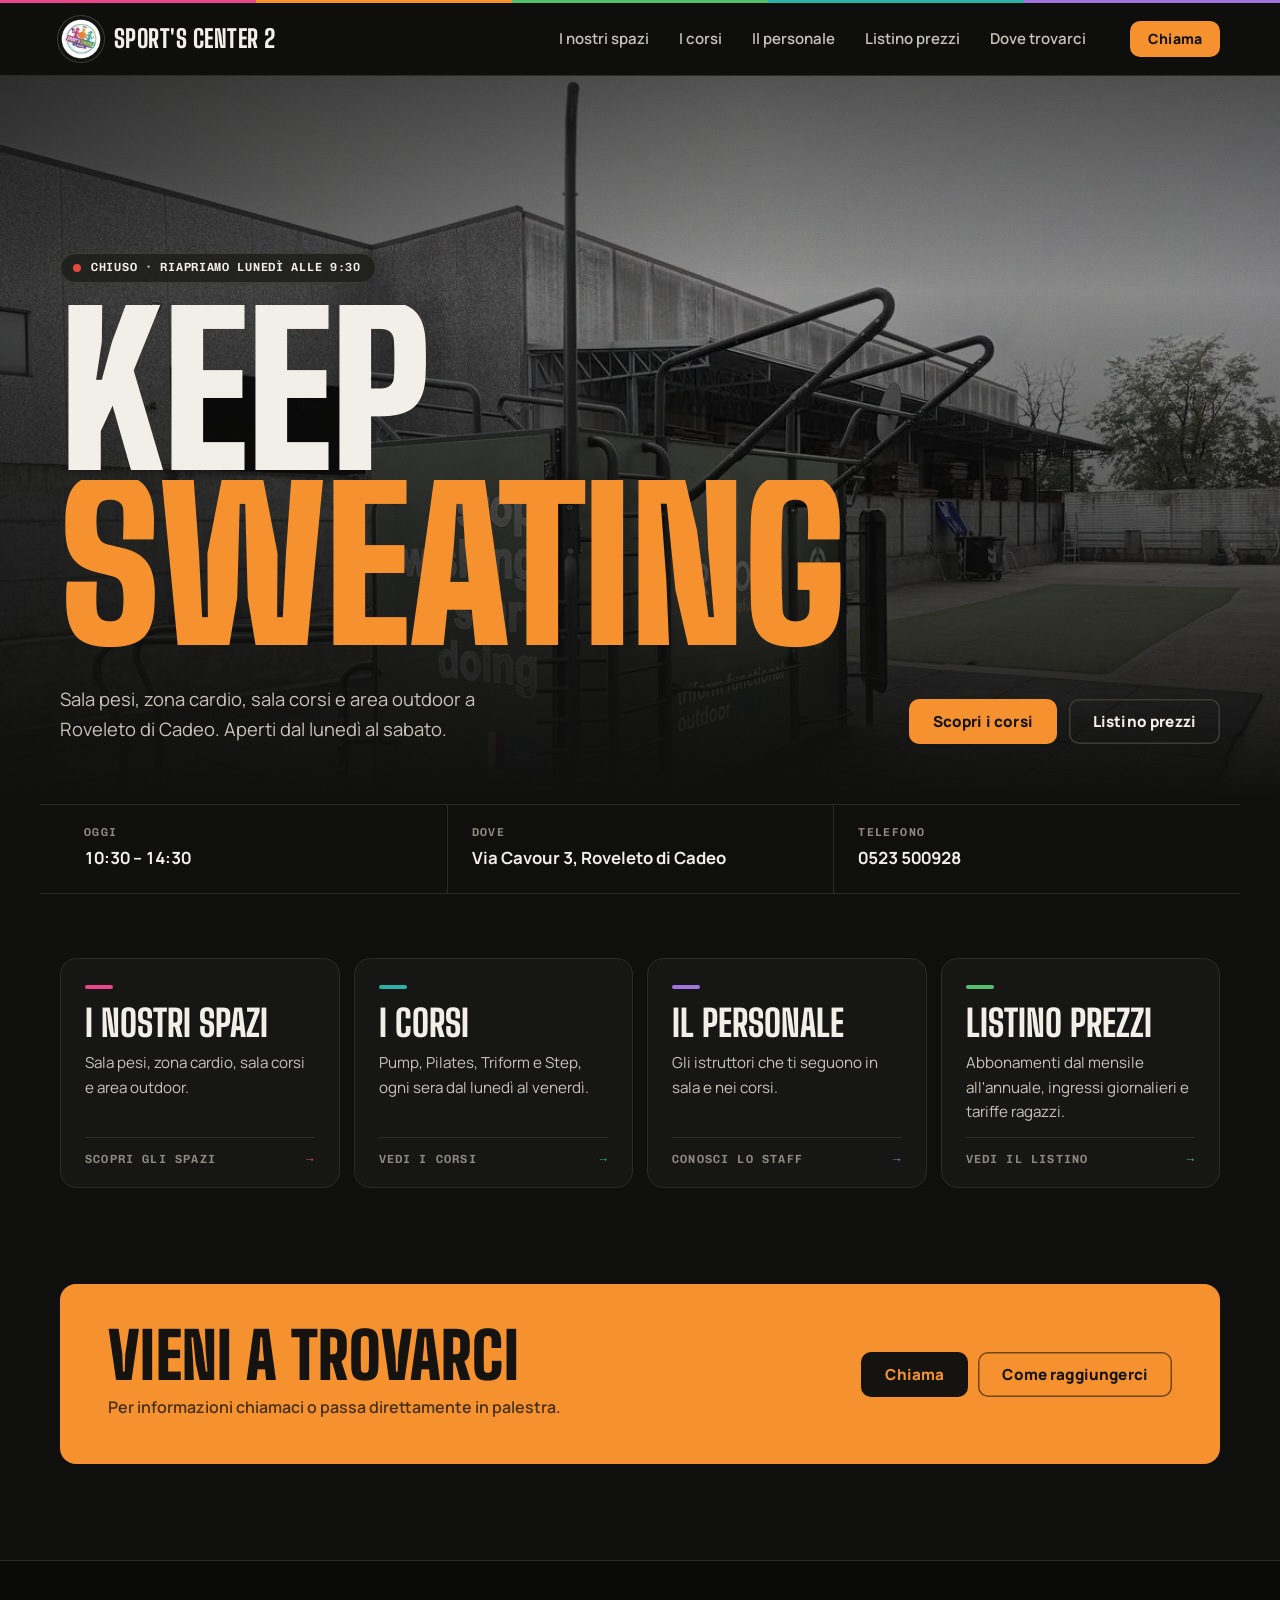
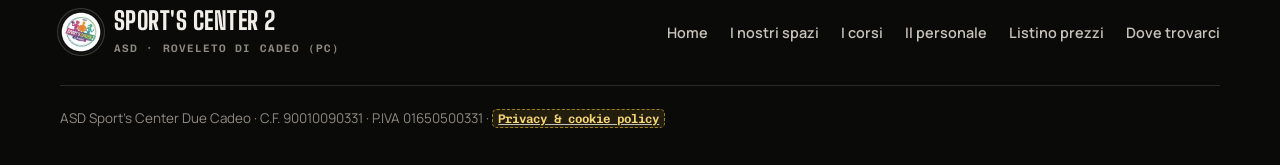
==== docs/index.html @ 61f18baf "Stato di apertura in prima persona: chiudiamo, apriamo, riapriamo Co-Authored-By: Claude Opus 5.5 <n" ====
<!doctype html>
<html lang="it">
<head>
<meta charset="utf-8">
<meta name="robots" content="noindex, nofollow">
<meta name="viewport" content="width=device-width, initial-scale=1, viewport-fit=cover">
<meta name="theme-color" content="#0F0F0E">
<meta name="color-scheme" content="dark">
<title>Sport's Center 2 · Palestra a Roveleto di Cadeo (PC)</title>
<meta name="description" content="ASD Sport's Center 2: sala pesi, zona cardio, sala corsi e area outdoor a Roveleto di Cadeo (Piacenza).">
<link rel="icon" href="img/favicon-32.png" sizes="32x32" type="image/png">
<link rel="icon" href="img/favicon-192.png" sizes="192x192" type="image/png">
<link rel="apple-touch-icon" href="img/apple-touch-icon.png">
<link rel="preload" as="image" href="img/outdoor-1179.webp" fetchpriority="high" imagesrcset="img/outdoor-720.webp 720w, img/outdoor-1179.webp 1179w" imagesizes="100vw">
<link rel="preconnect" href="https://fonts.googleapis.com">
<link rel="preconnect" href="https://fonts.gstatic.com" crossorigin>
<link href="https://fonts.googleapis.com/css2?family=Big+Shoulders+Display:wght@700;800;900&family=Chivo+Mono:wght@500;600;700&family=Manrope:wght@400;500;600;700;800&display=swap" rel="stylesheet">
<link rel="stylesheet" href="assets/styles.css?v=ca6272b6">
</head>
<body>
<header>
  <div class="stripe"><span></span><span></span><span></span><span></span><span></span></div>
  <nav class="wrap nav" aria-label="Menu principale">
    <a class="brand" href="index.html">
      <img src="img/logo-128.webp" alt="Logo ASD Sport's Center 2" width="42" height="42">
      <b>Sport's Center 2</b>
    </a>
    <ul class="links">
      <li><a class="nav-link" href="spazi.html" style="--c:var(--magenta)">I nostri spazi</a></li>
      <li><a class="nav-link" href="corsi.html" style="--c:var(--teal)">I corsi</a></li>
      <li><a class="nav-link" href="personale.html" style="--c:var(--purple)">Il personale</a></li>
      <li><a class="nav-link" href="prezzi.html" style="--c:var(--green)">Listino prezzi</a></li>
      <li><a class="nav-link" href="dove-trovarci.html" style="--c:var(--orange)">Dove trovarci</a></li>
      <li class="menu-extra"><a class="btn" data-tel href="#">Chiama lo 0523 500928</a><p>Via Cavour 3 · Roveleto di Cadeo (PC)</p></li>
    </ul>
    <a class="btn nav-call" data-tel href="#">Chiama</a>
    <button class="menu-btn" aria-label="Apri il menu" aria-expanded="false"><span></span><span></span><span></span></button>
  </nav>
</header>
<main style="--sec:var(--orange)">
<section class="hero">
  <div class="hero-media"><img src="img/outdoor-1179.webp" srcset="img/outdoor-720.webp 720w, img/outdoor-1179.webp 1179w" sizes="100vw" width="1179" height="700" fetchpriority="high" alt="L'area outdoor dello Sport's Center 2 con la stazione Triform"></div>
  <div class="wrap hero-inner">
    <a class="status" data-status href="dove-trovarci.html#orari"><span class="dot"></span><span class="txt">Orari di apertura</span></a>
    <h1 class="hero-title"><span class="line"><span>Keep</span></span><span class="line"><span>sweating</span></span></h1>
    <div class="hero-foot">
      <p class="lead">Sala pesi, zona cardio, sala corsi e area outdoor a Roveleto di Cadeo. Aperti dal lunedì al sabato.</p>
      <div class="cta">
        <a class="btn" href="corsi.html">Scopri i corsi</a>
        <a class="btn ghost" href="prezzi.html">Listino prezzi</a>
      </div>
    </div>
  </div>
</section>

<div class="wrap facts">
  <a class="fact" href="dove-trovarci.html#orari"><small>Oggi</small><span data-today>Orari di apertura</span></a>
  <a class="fact" href="dove-trovarci.html"><small>Dove</small><span>Via Cavour 3, Roveleto di Cadeo</span></a>
  <a class="fact" data-tel href="#"><small>Telefono</small><span>0523 500928</span></a>
</div>

<div class="wrap tiles">
  <a class="tile" href="spazi.html" style="--c:var(--magenta)">
    <h2>I nostri spazi</h2>
    <p>Sala pesi, zona cardio, sala corsi e area outdoor.</p>
    <span class="go">Scopri gli spazi <i>→</i></span>
  </a>
  <a class="tile" href="corsi.html" style="--c:var(--teal)">
    <h2>I corsi</h2>
    <p>Pump, Pilates, Triform e Step, ogni sera dal lunedì al venerdì.</p>
    <span class="go">Vedi i corsi <i>→</i></span>
  </a>
  <a class="tile" href="personale.html" style="--c:var(--purple)">
    <h2>Il personale</h2>
    <p>Gli istruttori che ti seguono in sala e nei corsi.</p>
    <span class="go">Conosci lo staff <i>→</i></span>
  </a>
  <a class="tile" href="prezzi.html" style="--c:var(--green)">
    <h2>Listino prezzi</h2>
    <p>Abbonamenti dal mensile all'annuale, ingressi giornalieri e tariffe ragazzi.</p>
    <span class="go">Vedi il listino <i>→</i></span>
  </a>
</div>

<div class="wrap"><div class="band">
    <div><h2 class="display">Vieni a trovarci</h2><p>Per informazioni chiamaci o passa direttamente in palestra.</p></div>
    <div class="btns"><a class="btn" data-tel href="#">Chiama</a><a class="btn ghost" href="dove-trovarci.html">Come raggiungerci</a></div>
    <div class="stripe"><span></span><span></span><span></span><span></span><span></span></div></div></div>
</main>
<footer>
  <div class="wrap">
    <div class="foot">
      <a class="brand" href="index.html"><img src="img/logo-128.webp" alt="" width="42" height="42" loading="lazy"><div><b>Sport's Center 2</b><small>ASD · Roveleto di Cadeo (PC)</small></div></a>
      <nav aria-label="Menu secondario"><a href="index.html">Home</a> <a href="spazi.html">I nostri spazi</a> <a href="corsi.html">I corsi</a> <a href="personale.html">Il personale</a> <a href="prezzi.html">Listino prezzi</a> <a href="dove-trovarci.html">Dove trovarci</a></nav>
    </div>
    <p class="legal">ASD Sport's Center Due Cadeo · C.F. 90010090331 · P.IVA 01650500331 · <a href="#"><span class="ph">Privacy &amp; cookie policy</span></a></p>
  </div>
</footer>
<script src="assets/script.js?v=b0fab7f5"></script>
</body>
</html>
---- docs/assets/styles.css ----
/* =========================================================
   SPORT'S CENTER 2 · tema scuro
   Palette: nero gomma del pavimento, acciaio, magnesite per il testo.
   I colori di sezione vengono dal logo (magenta, arancio, verde,
   petrolio, viola), ritoccati per il fondo scuro. L'arancio del logo
   è anche il colore delle azioni (bottoni, "oggi", evidenziazioni).
   Font: Big Shoulders Display (titoli), Manrope (testo), Chivo Mono (orari, prezzi, etichette).
   ========================================================= */
:root{
  color-scheme:dark;
  --bg:#0F0F0E; --bg-2:#161614; --bg-3:#1E1E1B; --line:#2B2A26; --line-2:#3D3B36;
  --chalk:#F2EFE9; --chalk-2:#C8C3B9; --muted:#8F8A80;
  --accent:#F5922F; --accent-d:#E07D1A; --on-accent:#14130F;
  --red:#E5483A;
  --magenta:#E9478A; --orange:#F5922F; --green:#55BE6A; --teal:#2DB3A6; --purple:#A274E0;
  --wa:#25D366;
  --f-display:"Big Shoulders Display","Arial Narrow",Impact,sans-serif;
  --f-body:"Manrope",system-ui,-apple-system,"Segoe UI",sans-serif;
  --f-mono:"Chivo Mono",ui-monospace,"SF Mono",Menlo,Consolas,monospace;
  --r:10px; --r-lg:16px; --max:1200px; --head:75px;
  --ease-out:cubic-bezier(0.23, 1, 0.32, 1);
  --ease-in-out:cubic-bezier(0.77, 0, 0.175, 1);
}

/* ---------- Base ---------- */
*{box-sizing:border-box;margin:0;padding:0}
html{-webkit-tap-highlight-color:transparent;-webkit-text-size-adjust:100%;scroll-behavior:smooth;background:var(--bg)}
body{font-family:var(--f-body);font-size:16px;background:var(--bg);color:var(--chalk);line-height:1.6;-webkit-font-smoothing:antialiased;
  display:flex;flex-direction:column;min-height:100vh;min-height:100svh}
body::before{content:"";position:fixed;inset:0 0 auto;height:env(safe-area-inset-top,0px);z-index:51;background:var(--bg)}
main{flex:1}
img{max-width:100%;display:block}
a{color:inherit}
a,button{touch-action:manipulation}
:focus-visible{outline:2px solid var(--accent);outline-offset:3px;border-radius:4px}
::selection{background:var(--accent);color:var(--on-accent)}
.wrap{max-width:var(--max);margin:0 auto;padding-left:max(20px,env(safe-area-inset-left,0px));padding-right:max(20px,env(safe-area-inset-right,0px))}
.display{font-family:var(--f-display);font-weight:800;text-transform:uppercase;letter-spacing:.005em;line-height:.92}
h1,h2,h3{text-wrap:balance}
.btn,.nav-link,.menu-btn,.wa-float,.wk-item,.tile .go{user-select:none;-webkit-user-select:none;-webkit-touch-callout:none}

/* Striscia con i colori del logo */
.stripe{display:flex;height:3px}
.stripe span{flex:1}
.stripe span:nth-child(1){background:var(--magenta)}.stripe span:nth-child(2){background:var(--orange)}
.stripe span:nth-child(3){background:var(--green)}.stripe span:nth-child(4){background:var(--teal)}
.stripe span:nth-child(5){background:var(--purple)}

/* Segnaposto: spariscono quando arrivano i contenuti veri */
.ph{background:rgba(244,196,48,.1);outline:1.5px dashed rgba(244,196,48,.6);outline-offset:-1.5px;color:#F6D774;font:600 .78rem/1.5 var(--f-mono);
  letter-spacing:0;text-transform:none;border-radius:5px;padding:.15em .5em}
.ph-block{display:grid;place-items:center;text-align:center;padding:24px;border-radius:var(--r-lg);
  background:repeating-linear-gradient(-45deg,#171715 0 14px,#1B1B18 14px 28px);outline:1.5px dashed var(--line-2);outline-offset:-1.5px;
  color:var(--muted);font:600 .78rem/1.6 var(--f-mono);text-transform:uppercase;letter-spacing:.06em}

/* ---------- Bottoni ---------- */
.btn{display:inline-flex;align-items:center;justify-content:center;gap:8px;border:0;cursor:pointer;text-decoration:none;
  font:800 .95rem/1 var(--f-body);letter-spacing:.01em;padding:15px 24px;border-radius:var(--r);background:var(--accent);color:var(--on-accent);
  transition:transform 160ms var(--ease-out),background 150ms ease,color 150ms ease,box-shadow 150ms ease}
.btn:active{transform:scale(0.97)}
.btn.ghost{background:transparent;color:var(--chalk);box-shadow:inset 0 0 0 1.5px var(--line-2)}

/* ---------- Intestazione e menu ---------- */
header{position:sticky;top:env(safe-area-inset-top,0px);z-index:50;background:rgba(15,15,14,.82);
  -webkit-backdrop-filter:blur(14px) saturate(1.3);backdrop-filter:blur(14px) saturate(1.3);border-bottom:1px solid var(--line)}
.nav{display:flex;align-items:center;gap:16px;height:72px}
.brand{display:flex;align-items:center;gap:12px;text-decoration:none;flex:none}
.brand img{width:42px;height:42px;border-radius:50%;box-shadow:0 0 0 2px var(--bg),0 0 0 3px var(--line-2)}
.brand b{font-family:var(--f-display);font-weight:800;font-size:1.55rem;letter-spacing:.02em;text-transform:uppercase;line-height:1}
.links{display:flex;align-items:center;gap:30px;list-style:none;margin-left:auto}
.nav-link{position:relative;display:block;text-decoration:none;font-weight:600;font-size:.94rem;color:var(--chalk-2);padding:8px 0;white-space:nowrap;transition:color 150ms ease}
.nav-link::after{content:"";position:absolute;left:0;right:0;bottom:1px;height:2px;border-radius:2px;background:var(--c);transform:scaleX(0);transform-origin:left;transition:transform 220ms var(--ease-out)}
.nav-link.active{color:var(--chalk)}
.nav-link.active::after{transform:scaleX(1)}
.menu-extra{display:none}
.nav-call{margin-left:28px;padding:11px 18px;font-size:.88rem}
.menu-btn{display:none;background:none;border:0;cursor:pointer;width:44px;height:44px;margin-left:auto;border-radius:10px;transition:transform 160ms var(--ease-out)}
.menu-btn:active{transform:scale(0.92)}
.menu-btn span{display:block;width:24px;height:2px;background:var(--chalk);margin:6px auto;border-radius:2px;transition:transform 200ms var(--ease-in-out),opacity 150ms ease}
header.open .menu-btn span:nth-child(1){transform:translateY(8px) rotate(45deg)}
header.open .menu-btn span:nth-child(2){opacity:0}
header.open .menu-btn span:nth-child(3){transform:translateY(-8px) rotate(-45deg)}

/* ---------- Pillola "Aperto ora" ---------- */
.status{display:inline-flex;align-items:center;gap:10px;background:rgba(30,30,27,.85);border:1px solid var(--line-2);padding:8px 14px 8px 12px;border-radius:999px;
  font:600 .74rem/1 var(--f-mono);letter-spacing:.06em;text-transform:uppercase;text-decoration:none;color:var(--chalk)}
.dot{width:8px;height:8px;border-radius:50%;background:var(--muted);flex:none;position:relative}
.status.open .dot{background:var(--green)}
.status.closed .dot{background:var(--red)}

/* =========================================================
   HOME
   ========================================================= */
.hero{position:relative;isolation:isolate;overflow:hidden;display:flex;align-items:flex-end;min-height:clamp(560px,80svh,860px);padding-block:110px 52px}
.hero-media{position:absolute;inset:0;z-index:-3}
.hero-media img{width:100%;height:100%;object-fit:cover;object-position:50% 40%;filter:grayscale(.45) contrast(1.08) brightness(.62)}
.hero::before{content:"";position:absolute;inset:0;z-index:-2;
  background:linear-gradient(180deg,rgba(15,15,14,.55) 0%,rgba(15,15,14,.1) 30%,rgba(15,15,14,.55) 62%,var(--bg) 100%),
             linear-gradient(90deg,rgba(15,15,14,.55) 0%,rgba(15,15,14,0) 60%)}
.hero::after{content:"";position:absolute;inset:0;z-index:-1;opacity:.18;mix-blend-mode:overlay;pointer-events:none;
  background-image:url("data:image/svg+xml,%3Csvg xmlns='http://www.w3.org/2000/svg' width='160' height='160'%3E%3Cfilter id='n'%3E%3CfeTurbulence type='fractalNoise' baseFrequency='.9' numOctaves='2' stitchTiles='stitch'/%3E%3C/filter%3E%3Crect width='100%25' height='100%25' filter='url(%23n)'/%3E%3C/svg%3E")}
.hero-inner{width:100%}
.hero-title{font-family:var(--f-display);font-weight:900;text-transform:uppercase;font-size:clamp(4.6rem,16.5vw,15rem);line-height:.8;letter-spacing:-.01em;margin:22px 0 30px}
.hero-title .line{display:block;overflow:hidden;padding-bottom:.03em}
.hero-title .line > span{display:block}
.hero-title .line:nth-child(2){color:var(--accent)}
.hero-foot{display:flex;flex-wrap:wrap;align-items:flex-end;justify-content:space-between;gap:24px 40px}
.lead{font-size:1.15rem;color:var(--chalk-2);max-width:40ch}
.cta{display:flex;flex-wrap:wrap;gap:12px}

/* Informazioni rapide sotto l'apertura */
.facts{display:grid;grid-template-columns:repeat(3,1fr);border-block:1px solid var(--line);margin-block:8px 64px}
.fact{display:flex;flex-direction:column;gap:6px;padding:22px 24px;text-decoration:none;transition:background 150ms ease}
.fact + .fact{border-left:1px solid var(--line)}
.fact small{font:600 .72rem/1 var(--f-mono);letter-spacing:.12em;text-transform:uppercase;color:var(--muted)}
.fact span{font-weight:700;font-size:1.05rem;font-variant-numeric:tabular-nums}

/* Riquadri verso le sezioni */
.tiles{display:grid;grid-template-columns:repeat(4,1fr);gap:14px;padding-bottom:96px}
.tile{position:relative;display:flex;flex-direction:column;gap:10px;min-height:230px;text-decoration:none;background:var(--bg-2);border:1px solid var(--line);
  border-radius:var(--r-lg);padding:26px 24px 22px;overflow:hidden;transition:transform 220ms var(--ease-out),background 200ms ease,border-color 200ms ease}
.tile:active{transform:scale(0.98)}
.tile::before{content:"";width:28px;height:4px;border-radius:2px;background:var(--c)}
.tile h2{font-family:var(--f-display);font-weight:800;text-transform:uppercase;font-size:2.3rem;line-height:.92;margin-top:8px}
.tile p{color:var(--chalk-2);font-size:.95rem;flex:1}
.tile .go{display:flex;align-items:center;justify-content:space-between;font:600 .74rem/1 var(--f-mono);letter-spacing:.1em;text-transform:uppercase;color:var(--muted);
  padding-top:16px;border-top:1px solid var(--line);transition:color 150ms ease}
.tile .go i{font-style:normal;color:var(--c);transition:transform 220ms var(--ease-out)}

/* =========================================================
   PAGINE INTERNE
   ========================================================= */
.page-head{padding-top:72px;padding-bottom:12px}
.kicker{display:flex;align-items:center;gap:10px;font:600 .76rem/1 var(--f-mono);letter-spacing:.16em;text-transform:uppercase;color:var(--chalk-2);margin-bottom:18px}
.kicker::before{content:"";width:22px;height:3px;border-radius:2px;background:var(--sec,var(--accent))}
.page-head h1{font-family:var(--f-display);font-weight:900;text-transform:uppercase;font-size:clamp(3.4rem,9.5vw,7.4rem);line-height:.86;letter-spacing:-.005em;margin-bottom:22px}
.sec-intro{color:var(--chalk-2);max-width:58ch;font-size:1.08rem}
.page-body{padding-top:44px;padding-bottom:104px}
.sub-title{font-family:var(--f-display);font-weight:800;text-transform:uppercase;font-size:2rem;line-height:1;margin:0 0 20px}
.sub-title:not(:first-child){margin-top:64px}
.note{margin-top:18px;color:var(--muted);font-size:.92rem}
.note a{color:var(--chalk-2)}
.tag{display:inline-flex;align-items:center;gap:8px;margin-top:16px;font:600 .7rem/1 var(--f-mono);letter-spacing:.1em;text-transform:uppercase;color:var(--chalk-2);
  border:1px solid var(--line-2);padding:7px 11px;border-radius:999px}
.tag::before{content:"";width:6px;height:6px;border-radius:50%;background:var(--green)}

/* ---------- Spazi ---------- */
.space-rows{display:grid;gap:16px}
.space-row{display:grid;grid-template-columns:1.15fr 1fr;background:var(--bg-2);border:1px solid var(--line);border-radius:var(--r-lg);overflow:hidden}
.space-row:nth-child(even) > :first-child{order:2}
.space-row .ph-block{border-radius:0;min-height:300px;outline-offset:-8px}
.space-img{width:100%;height:100%;min-height:300px;object-fit:cover;filter:grayscale(.2) contrast(1.05) brightness(.9)}
.space-body{padding:40px;display:flex;flex-direction:column;justify-content:center;gap:12px}
.space-body h2{font-family:var(--f-display);font-weight:800;text-transform:uppercase;font-size:2.8rem;line-height:.9;color:var(--c)}
.space-body p{color:var(--chalk-2);max-width:46ch}
.space-body .btn{align-self:flex-start;margin-top:10px}

/* ---------- Corsi ---------- */
.week{display:grid;grid-template-columns:repeat(5,1fr);gap:10px}
.wk-day{background:var(--bg-2);border:1px solid var(--line);border-radius:12px;padding:14px;display:flex;flex-direction:column;gap:8px;min-height:150px;transition:border-color 300ms ease}
.wk-name{font:600 .72rem/1 var(--f-mono);letter-spacing:.12em;text-transform:uppercase;color:var(--muted);padding:2px 0 4px}
.wk-day.today{border-color:var(--accent)}
.wk-day.today .wk-name{color:var(--accent)}
.wk-day.today .wk-name::after{content:" · oggi"}
.wk-item{display:block;text-decoration:none;background:var(--bg-3);border-radius:8px;padding:10px 12px;box-shadow:inset 3px 0 0 var(--c);transition:transform 160ms var(--ease-out),background 150ms ease}
.wk-item:active{transform:scale(0.97)}
.wk-item b{display:block;font-family:var(--f-display);font-weight:800;text-transform:uppercase;font-size:1.35rem;line-height:1;color:var(--c)}
.wk-item span{display:block;margin-top:4px;font:500 .78rem/1 var(--f-mono);color:var(--chalk-2)}
.wk-none{color:var(--muted);font-size:.9rem}
.courses{display:grid;grid-template-columns:repeat(2,1fr);gap:14px}
.course{position:relative;background:var(--bg-2);border:1px solid var(--line);border-radius:var(--r-lg);padding:30px 30px 32px;scroll-margin-top:110px;overflow:hidden}
.course::before{content:"";position:absolute;left:0;right:0;top:0;height:3px;background:var(--c)}
.course h2{font-family:var(--f-display);font-weight:900;font-size:3rem;text-transform:uppercase;line-height:.88;color:var(--c)}
.course .what{color:var(--chalk-2);margin-top:12px;max-width:48ch}
.outdoor{margin-top:14px;display:flex;flex-wrap:wrap;gap:6px 18px;align-items:baseline;background:rgba(85,190,106,.16);border:1px solid rgba(85,190,106,.42);border-radius:var(--r-lg);padding:22px 28px;color:var(--chalk-2)}
.outdoor .display{font-size:1.6rem;color:var(--green)}

/* ---------- Orari ---------- */
.hours-grid{display:grid;grid-template-columns:.9fr 1.1fr;gap:56px;align-items:start}
.hours{list-style:none;border-radius:var(--r-lg);overflow:hidden;border:1px solid var(--line);background:var(--bg-2)}
.hours li{display:flex;justify-content:space-between;align-items:center;padding:17px 24px;border-bottom:1px solid var(--line)}
.hours li:last-child{border-bottom:0}
.hours .d{font-family:var(--f-display);font-weight:800;text-transform:uppercase;font-size:1.45rem;line-height:1;letter-spacing:.01em}
.hours .t{font:500 1rem/1 var(--f-mono);color:var(--chalk-2)}
.hours li.closed .t{color:var(--muted)}
.hours li.today{background:var(--accent);color:var(--on-accent)}
.hours li.today .t{color:var(--on-accent);font-weight:600}
.hours li.today .d::after{content:"Oggi";font:700 .66rem/1 var(--f-mono);letter-spacing:.1em;text-transform:uppercase;background:rgba(20,19,15,.14);padding:4px 8px;border-radius:999px;margin-left:12px;vertical-align:middle}

/* ---------- Listino ---------- */
.price-groups{display:grid;grid-template-columns:1fr 1fr;gap:14px}
.price-group{background:var(--bg-2);border:1px solid var(--line);border-radius:var(--r-lg);padding:32px}
.price-group.dark{background:var(--bg-3);border-color:var(--line-2)}
.price-group h2{font-family:var(--f-display);font-weight:900;text-transform:uppercase;font-size:2.6rem;line-height:.9}
.price-group.dark h2{color:var(--accent)}
.price-group .sub{color:var(--muted);font-size:.95rem;margin:10px 0 18px}
.price-list{list-style:none}
.price-list li{display:flex;justify-content:space-between;align-items:baseline;gap:16px;padding:16px 0;border-top:1px solid var(--line)}
.price-list .n{font-weight:700}
.price-list .n small{display:block;font-weight:500;color:var(--muted);font-size:.86rem;margin-top:2px}
.price-list .p{font:600 1.35rem/1 var(--f-mono);white-space:nowrap}
.reqs{display:grid;grid-template-columns:1fr 1fr;gap:14px}
.req{display:flex;flex-direction:column;gap:10px;background:var(--bg-2);border:1px solid var(--line);border-radius:var(--r-lg);padding:28px 30px}
.req h3{font-family:var(--f-display);font-weight:800;text-transform:uppercase;font-size:1.9rem;line-height:.95}
.req p{color:var(--chalk-2);max-width:52ch}
.req-price{font:600 1.5rem/1 var(--f-mono);margin-top:auto;padding-top:8px}

/* ---------- Personale ---------- */
.staff{display:grid;grid-template-columns:repeat(3,1fr);gap:14px}
.person{background:var(--bg-2);border:1px solid var(--line);border-radius:var(--r-lg);overflow:hidden}
.person .ph-block{border-radius:0;aspect-ratio:1/1;outline-offset:-8px}
.person-body{padding:22px 24px 26px}
.person h2{font-family:var(--f-display);font-weight:800;text-transform:uppercase;font-size:1.8rem;line-height:1}
.person .role{font:600 .72rem/1 var(--f-mono);letter-spacing:.12em;text-transform:uppercase;color:var(--c);margin:10px 0 12px}
.person .bio{color:var(--chalk-2);font-size:.95rem}

/* ---------- Dove trovarci ---------- */
#orari{margin-bottom:72px;scroll-margin-top:100px}
#orari .note{margin-top:18px}
.contacts{display:grid;grid-template-columns:1fr 1.25fr;gap:14px}
.contact-list{list-style:none;display:grid;gap:10px;align-content:start}
.contact-list li{background:var(--bg-2);border:1px solid var(--line);border-radius:12px;padding:16px 20px}
.contact-list small{display:block;font:600 .7rem/1 var(--f-mono);letter-spacing:.12em;text-transform:uppercase;color:var(--muted);margin-bottom:8px}
.contact-list a,.contact-list .v{font-weight:700;font-size:1.05rem;text-decoration:none}
.contact-list li.plain{background:none;border:0;padding:8px 0 0}
.map{position:relative;border-radius:var(--r-lg);overflow:hidden;min-height:420px;border:1px solid var(--line);background:var(--bg-2)}
.map-card{display:grid;place-content:center;justify-items:center;gap:8px;text-align:center;text-decoration:none;height:100%;min-height:420px;padding:28px;
  background-color:var(--bg-2);
  background-image:linear-gradient(rgba(242,239,233,.045) 1px,transparent 1px),linear-gradient(90deg,rgba(242,239,233,.045) 1px,transparent 1px);background-size:32px 32px}
.map-card b{font-family:var(--f-display);font-weight:900;text-transform:uppercase;font-size:2.4rem;line-height:.9;margin-top:10px}
.map-card > span:not(.map-pin):not(.btn){color:var(--chalk-2);font-weight:600}
.map-card .btn{margin-top:14px}
.map-pin{position:relative;display:block;width:64px;height:64px;border-radius:50%;background:#fff;border:3px solid var(--accent);box-shadow:0 12px 24px -8px rgba(0,0,0,.7)}
.map-pin::after{content:"";position:absolute;left:50%;bottom:-13px;margin-left:-9px;border:9px solid transparent;border-top:12px solid var(--accent);border-bottom:0}
.map-pin img{width:100%;height:100%;border-radius:50%;object-fit:cover}
.map.live{min-height:420px}
.logo-pin{background:none;border:0}
.map .leaflet-container{font-family:var(--f-body);background:var(--bg-2)}
.map .leaflet-popup-content-wrapper,.map .leaflet-popup-tip{background:var(--bg-3);color:var(--chalk);box-shadow:0 12px 30px -10px rgba(0,0,0,.8)}
.map .leaflet-popup-content{font-size:.92rem;line-height:1.5}
.map .leaflet-popup-content a{color:var(--accent);font-weight:700}
.map .leaflet-container a.leaflet-popup-close-button{color:var(--muted)}
.map .leaflet-bar{border:1px solid var(--line-2);box-shadow:none}
.map .leaflet-bar a{background:var(--bg-3);color:var(--chalk);border-bottom-color:var(--line-2)}
.map .leaflet-control-attribution{background:rgba(15,15,14,.75);color:var(--muted)}
.map .leaflet-control-attribution a{color:var(--chalk-2)}

/* ---------- Banda finale arancio ---------- */
.band{position:relative;overflow:hidden;background:var(--accent);color:var(--on-accent);border-radius:var(--r-lg);padding:44px 48px;
  display:flex;flex-wrap:wrap;justify-content:space-between;align-items:center;gap:24px;margin-bottom:96px}
.band h2{font-family:var(--f-display);font-weight:900;font-size:clamp(2.6rem,5vw,4rem);line-height:.88}
.band p{color:rgba(20,19,15,.78);margin-top:10px;font-weight:600}
.band .stripe{display:none}
.band .btns{display:flex;flex-wrap:wrap;gap:10px}
.band .btn{background:var(--on-accent);color:var(--accent)}
.band .btn.ghost{background:transparent;color:var(--on-accent);box-shadow:inset 0 0 0 1.5px rgba(20,19,15,.6)}

/* ---------- Piè di pagina ---------- */
footer{background:#0A0A09;border-top:1px solid var(--line);color:var(--muted);padding:48px 0 36px}
.foot{display:flex;flex-wrap:wrap;justify-content:space-between;gap:28px;align-items:center}
.foot .brand b{color:var(--chalk)}
.foot .brand small{display:block;font:600 .68rem/1 var(--f-mono);letter-spacing:.1em;text-transform:uppercase;color:var(--muted);margin-top:6px}
.foot nav{display:flex;flex-wrap:wrap;gap:8px 22px}
.foot nav a{color:var(--chalk-2);text-decoration:none;font-weight:600;font-size:.9rem;transition:color 150ms ease}
.legal{border-top:1px solid var(--line);margin-top:30px;padding-top:22px;font-size:.84rem}
.legal a{color:var(--chalk-2)}

/* ---------- Pallino WhatsApp (pagina corsi) ---------- */
.wa-float{position:fixed;right:max(20px,env(safe-area-inset-right,0px));bottom:calc(20px + env(safe-area-inset-bottom,0px));z-index:60;
  display:flex;align-items:center;gap:10px;background:var(--wa);color:#06230F;text-decoration:none;border-radius:999px;padding:14px;
  box-shadow:0 14px 30px -10px rgba(0,0,0,.8);transition:transform 160ms var(--ease-out),opacity 150ms ease}
.wa-float:active{transform:scale(0.95)}
.wa-label{font-weight:800;font-size:.92rem;padding-right:8px}
html.menu-open .wa-float{opacity:0;pointer-events:none}

/* =========================================================
   HOVER (solo con mouse o trackpad)
   ========================================================= */
@media (hover:hover) and (pointer:fine){
  .nav-link:hover{color:var(--chalk)}
  .nav-link:hover::after{transform:scaleX(1)}
  .btn:hover{background:var(--accent-d)}
  .btn.ghost:hover{background:var(--chalk);color:var(--bg);box-shadow:none}
  .band .btn:hover{background:#000;color:var(--accent)}
  .band .btn.ghost:hover{background:var(--on-accent);color:var(--accent)}
  .fact:hover{background:var(--bg-2)}
  .tile:hover{transform:translateY(-4px);background:var(--bg-3);border-color:var(--line-2)}
  .tile:hover .go{color:var(--chalk)}
  .tile:hover .go i{transform:translateX(4px)}
  .tile:active{transform:translateY(-4px) scale(0.98)}
  .wk-item:hover{background:#262622}
  .wa-float:hover{transform:scale(1.04)}
  .foot nav a:hover{color:var(--chalk)}
}

/* =========================================================
   ANIMAZIONI (sobrie)
   ========================================================= */
@keyframes rise{from{opacity:0;transform:translateY(10px)}to{opacity:1;transform:none}}
@keyframes lineup{from{transform:translateY(105%)}to{transform:none}}
@keyframes settle{from{opacity:0;transform:scale(1.08)}to{opacity:1;transform:none}}
@keyframes ping{0%{transform:scale(1);opacity:.6}70%,100%{transform:scale(2.8);opacity:0}}
@keyframes lit{from{border-color:var(--line)}}
@keyframes flash{0%,100%{box-shadow:0 0 0 0 transparent}25%{box-shadow:0 0 0 3px var(--c)}}
@keyframes fade{from{opacity:0}}
@keyframes pop{from{opacity:0;transform:translateY(8px) scale(.96)}to{opacity:1;transform:none}}

/* Apertura home: foto che si assesta, titolo che sale riga per riga, poi il resto */
.hero-media img{animation:settle 1400ms var(--ease-out) backwards}
.hero-inner > .status{animation:rise 500ms var(--ease-out) 150ms backwards}
.hero-title .line > span{animation:lineup 800ms var(--ease-out) 250ms backwards}
.hero-title .line:nth-child(2) > span{animation-delay:340ms}
.hero-foot{animation:rise 600ms var(--ease-out) 650ms backwards}
.facts{animation:fade 600ms ease 800ms backwards}
.tiles .tile{animation:rise 500ms var(--ease-out) backwards}
.tiles .tile:nth-child(1){animation-delay:850ms}
.tiles .tile:nth-child(2){animation-delay:900ms}
.tiles .tile:nth-child(3){animation-delay:950ms}
.tiles .tile:nth-child(4){animation-delay:1000ms}

/* Testata delle pagine interne */
.page-head > *{animation:rise 500ms var(--ease-out) backwards}
.page-head > :nth-child(2){animation-delay:60ms}
.page-head > :nth-child(3){animation-delay:120ms}

/* Sezioni che compaiono scorrendo (solo quelle fuori schermo all'apertura) */
.reveal{opacity:0;transform:translateY(18px);transition:opacity 500ms var(--ease-out) var(--d,0ms),transform 650ms var(--ease-out) var(--d,0ms)}
.reveal.in{opacity:1;transform:none}

/* "Aperto ora": battito leggero */
.status.open .dot::after{content:"";position:absolute;inset:0;border-radius:50%;background:var(--green);animation:ping 2.4s var(--ease-out) infinite}

/* Cambio pagina: dissolvenza breve, intestazione ferma */
@view-transition{navigation:auto}
header{view-transition-name:site-header}
::view-transition-old(root),::view-transition-new(root){animation-duration:220ms;animation-timing-function:cubic-bezier(0.23,1,0.32,1)}

/* Calendario: il giorno di oggi si accende per ultimo; scheda raggiunta dal calendario */
.wk-day.today.reveal.in{animation:lit 600ms var(--ease-out) calc(var(--d,0ms) + 450ms) backwards}
.wk-day.today:not(.reveal){animation:lit 600ms var(--ease-out) 500ms backwards}
.course.flash{animation:flash 1400ms var(--ease-out) 250ms}
.map-card .map-pin{animation:pop 500ms var(--ease-out) 200ms backwards}

/* =========================================================
   RESPONSIVE
   ========================================================= */
@media (min-width:861px) and (max-width:1120px){ .links{gap:20px} .nav-link{font-size:.9rem} .nav-call{margin-left:20px} }
@media (min-width:861px) and (max-width:940px){ .nav-call{display:none} }
@media (max-width:1040px){
  .tiles{grid-template-columns:repeat(2,1fr)}
  .staff{grid-template-columns:repeat(2,1fr)}
}

/* Telefono e tablet stretti: menu a tutto schermo */
@media (max-width:860px){
  .menu-btn{display:block}
  .nav-call{display:none}
  .links{position:absolute;top:100%;left:0;right:0;height:calc(100vh - var(--head) - env(safe-area-inset-top,0px));height:calc(100dvh - var(--head) - env(safe-area-inset-top,0px));
    margin:0;display:flex;flex-direction:column;align-items:stretch;gap:0;background:var(--bg);
    padding:10px max(20px,env(safe-area-inset-right,0px)) calc(24px + env(safe-area-inset-bottom,0px)) max(20px,env(safe-area-inset-left,0px));
    overflow-y:auto;overscroll-behavior:contain;
    opacity:0;visibility:hidden;pointer-events:none;transition:opacity 150ms var(--ease-out),visibility 0s 150ms}
  header.open .links{opacity:1;visibility:visible;pointer-events:auto;transition:opacity 200ms var(--ease-out),visibility 0s}
  .links > li:not(.menu-extra){border-bottom:1px solid var(--line)}
  .nav-link{display:flex;align-items:center;justify-content:space-between;gap:16px;padding:20px 0;
    font-family:var(--f-display);font-weight:800;text-transform:uppercase;font-size:2.6rem;line-height:.9;color:var(--chalk);
    opacity:0;transform:translateY(10px);transition:opacity 300ms var(--ease-out),transform 300ms var(--ease-out)}
  .nav-link::after{position:static;width:12px;height:12px;border-radius:50%;flex:none;transform:scale(.55);opacity:.5;transition:transform 200ms var(--ease-out),opacity 200ms ease}
  .nav-link.active{color:var(--chalk)}
  .nav-link.active::after{transform:scale(1);opacity:1}
  .nav-link:active{transform:translateX(4px)}
  header.open .nav-link{opacity:1;transform:none}
  header.open .links > li:nth-child(2) .nav-link{transition-delay:35ms}
  header.open .links > li:nth-child(3) .nav-link{transition-delay:70ms}
  header.open .links > li:nth-child(4) .nav-link{transition-delay:105ms}
  header.open .links > li:nth-child(5) .nav-link{transition-delay:140ms}
  .menu-extra{display:flex;flex-direction:column;gap:12px;margin-top:auto;padding-top:28px;opacity:0;transition:opacity 300ms ease 180ms}
  header.open .menu-extra{opacity:1}
  .menu-extra .btn{padding:17px 22px;font-size:1rem}
  .menu-extra p{color:var(--muted);font:600 .74rem/1.4 var(--f-mono);letter-spacing:.08em;text-transform:uppercase;text-align:center}

  .hero{min-height:clamp(520px,78svh,720px);padding-block:96px 40px}
  .hero-foot{flex-direction:column;align-items:stretch}
  .facts{grid-template-columns:1fr;margin-bottom:48px}
  .fact + .fact{border-left:0;border-top:1px solid var(--line)}
  .fact{flex-direction:row;justify-content:space-between;align-items:baseline;padding:16px 4px}
  .hours-grid,.contacts,.space-row,.price-groups{grid-template-columns:1fr}
  .hours-grid{gap:28px}
  .space-row:nth-child(even) > :first-child{order:0}
  .space-row .ph-block,.space-img{min-height:220px;max-height:280px}
  .space-body{padding:26px}
  .page-head{padding-top:44px;padding-bottom:0}
  .page-body{padding-top:30px;padding-bottom:72px}
  .sub-title:not(:first-child){margin-top:48px}
  .week{grid-template-columns:1fr}
  .wk-day{min-height:0;flex-direction:row;flex-wrap:wrap;align-items:center}
  .wk-name{width:100%}
  .wk-item{flex:1;min-width:130px}
  .band{padding:34px 26px;margin-bottom:72px}
  .tiles{padding-bottom:72px}
  .map,.map-card,.map.live{min-height:320px}
  .wa-label{display:none}
}
@media (max-width:700px){
  .reqs{grid-template-columns:1fr}
}
@media (max-width:600px){
  .tiles,.courses,.staff{grid-template-columns:1fr}
  .tile{min-height:0}
  .cta .btn{flex:1}
  .price-group,.req{padding:24px}
  .course{padding:26px}
  .course h2{font-size:2.6rem}
  .space-body h2{font-size:2.4rem}
}
html.menu-open{overflow:hidden}

/* Chi ha chiesto meno movimento: solo dissolvenze, niente spostamenti */
@media (prefers-reduced-motion:reduce){
  html{scroll-behavior:auto}
  @keyframes rise{from{opacity:0}to{opacity:1}}
  @keyframes lineup{from{opacity:0}to{opacity:1}}
  @keyframes settle{from{opacity:0}to{opacity:1}}
  .reveal{transform:none;transition:opacity 300ms ease var(--d,0ms)}
  .status.open .dot::after{display:none}
  .btn:active,.tile:active,.wk-item:active,.wa-float:active,.menu-btn:active,.nav-link:active{transform:none}
  .nav-link,header.open .nav-link{transform:none}
  @view-transition{navigation:none}
}

/* ---------- Listino: tabelle soci / non soci ---------- */
.price-groups{grid-template-columns:1.2fr 1fr}
.price-group.main{grid-row:span 2}
.price-group h2{margin-bottom:14px}
.sr{position:absolute;width:1px;height:1px;overflow:hidden;clip:rect(0 0 0 0);white-space:nowrap}
.ptable{width:100%;border-collapse:collapse;font-variant-numeric:tabular-nums}
.ptable thead th{font:600 .7rem/1 var(--f-mono);letter-spacing:.12em;text-transform:uppercase;color:var(--muted);text-align:right;padding:0 0 12px}
.ptable thead th.soci{color:var(--chalk)}
.ptable thead th.soci::before{content:"";display:inline-block;width:6px;height:6px;border-radius:50%;background:var(--accent);margin-right:7px;vertical-align:middle}
.ptable tbody th{text-align:left;font-weight:700;padding:17px 0;border-top:1px solid var(--line)}
.ptable td{text-align:right;white-space:nowrap;padding:17px 0 17px 18px;border-top:1px solid var(--line);font:500 1.05rem/1 var(--f-mono);color:var(--muted)}
.ptable td.soci{font-size:1.35rem;font-weight:600;color:var(--chalk)}
.price-group.main td.soci{color:var(--accent)}
.price-group.main .ptable tbody th{font-size:1.1rem}
.best{display:inline-block;margin-left:8px;font:600 .62rem/1 var(--f-mono);letter-spacing:.1em;text-transform:uppercase;color:var(--on-accent);background:var(--accent);padding:4px 7px;border-radius:999px;vertical-align:middle}
.kids{list-style:none;display:grid;grid-template-columns:1fr 1fr;gap:8px}
.kids li{display:flex;flex-direction:column;gap:8px;background:var(--bg-3);border-radius:10px;padding:14px 16px}
.kids small{font:600 .68rem/1 var(--f-mono);letter-spacing:.12em;text-transform:uppercase;color:var(--muted)}
.kids b{font:600 1.3rem/1 var(--f-mono)}
.reqs{grid-template-columns:repeat(3,1fr)}
.req-price small{font:500 .78rem/1 var(--f-mono);color:var(--muted);letter-spacing:.04em}
.rules{margin-top:14px;display:flex;flex-wrap:wrap;gap:10px 28px;align-items:baseline;background:var(--bg-2);border:1px solid var(--line);border-radius:var(--r-lg);padding:22px 28px}
.rules h3{font-family:var(--f-display);font-weight:800;text-transform:uppercase;font-size:1.5rem;line-height:1}
.rules ul{list-style:none;display:grid;gap:6px;color:var(--chalk-2);flex:1;min-width:260px}
.rules li{padding-left:18px;position:relative}
.rules li::before{content:"";position:absolute;left:0;top:.7em;width:8px;height:2px;background:var(--accent)}
@media (max-width:1040px){.reqs{grid-template-columns:1fr 1fr}}
@media (max-width:860px){.price-groups{grid-template-columns:1fr}.price-group.main{grid-row:auto}}
@media (max-width:600px){
  .reqs{grid-template-columns:1fr}
  .ptable td{padding-left:12px}
  .ptable td.soci{font-size:1.2rem}
  .best{display:block;width:max-content;margin:6px 0 0}
}
.price-group.main{display:flex;flex-direction:column}
.price-group.main .ptable{flex:1}
@media (max-width:860px){.price-group.main .ptable{flex:none}}
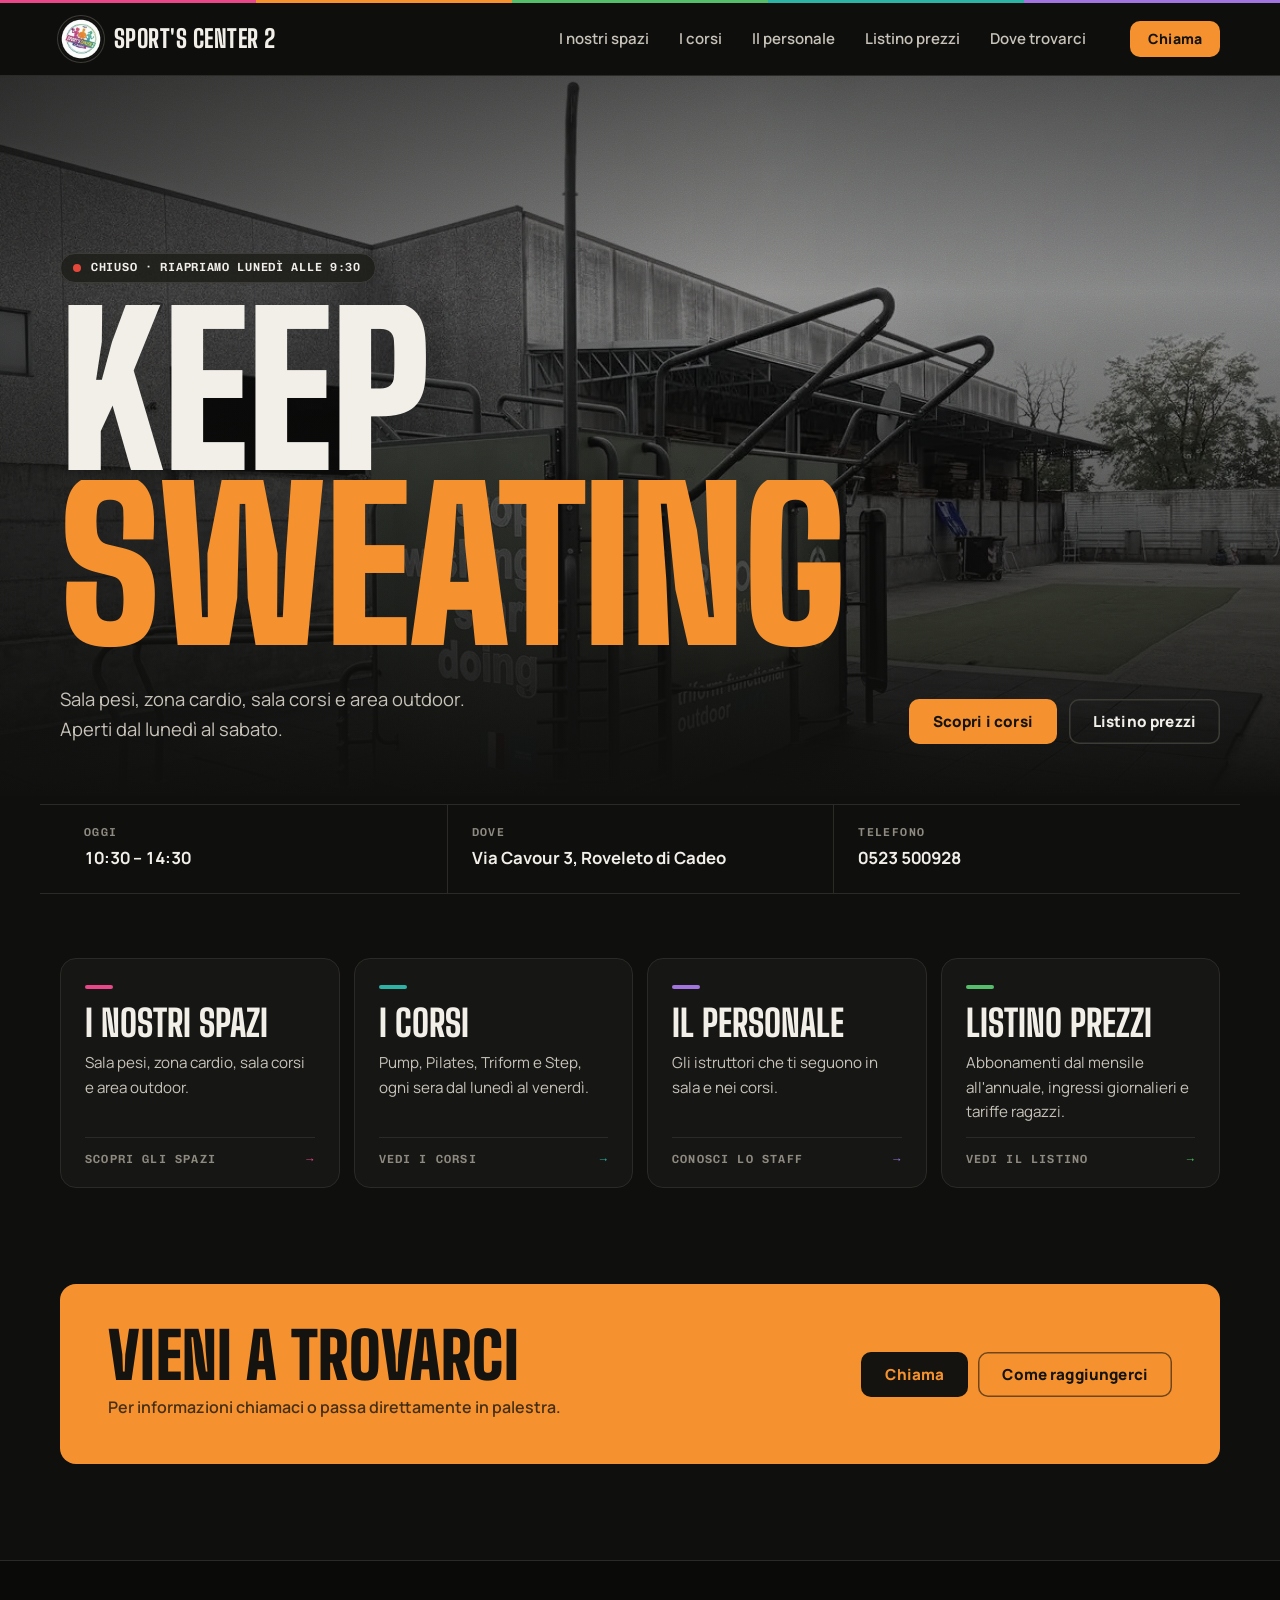
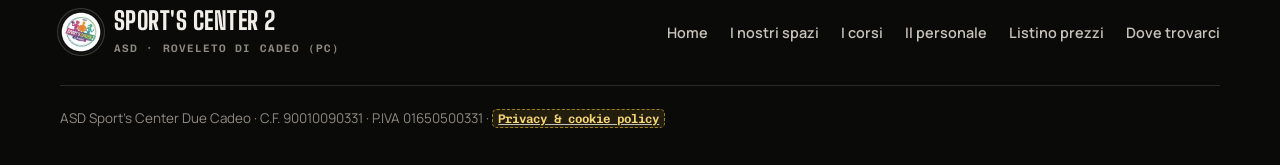
==== commit a83ce6cc: "Home: tolta la località dal testo sotto "Keep sweating" Co-Authored-By: Claude Opus 5.5 <noreply@ant" ====
--- a/docs/index.html
+++ b/docs/index.html
@@ -44,7 +44,7 @@
     <a class="status" data-status href="dove-trovarci.html#orari"><span class="dot"></span><span class="txt">Orari di apertura</span></a>
     <h1 class="hero-title"><span class="line"><span>Keep</span></span><span class="line"><span>sweating</span></span></h1>
     <div class="hero-foot">
-      <p class="lead">Sala pesi, zona cardio, sala corsi e area outdoor a Roveleto di Cadeo. Aperti dal lunedì al sabato.</p>
+      <p class="lead">Sala pesi, zona cardio, sala corsi e area outdoor. Aperti dal lunedì al sabato.</p>
       <div class="cta">
         <a class="btn" href="corsi.html">Scopri i corsi</a>
         <a class="btn ghost" href="prezzi.html">Listino prezzi</a>
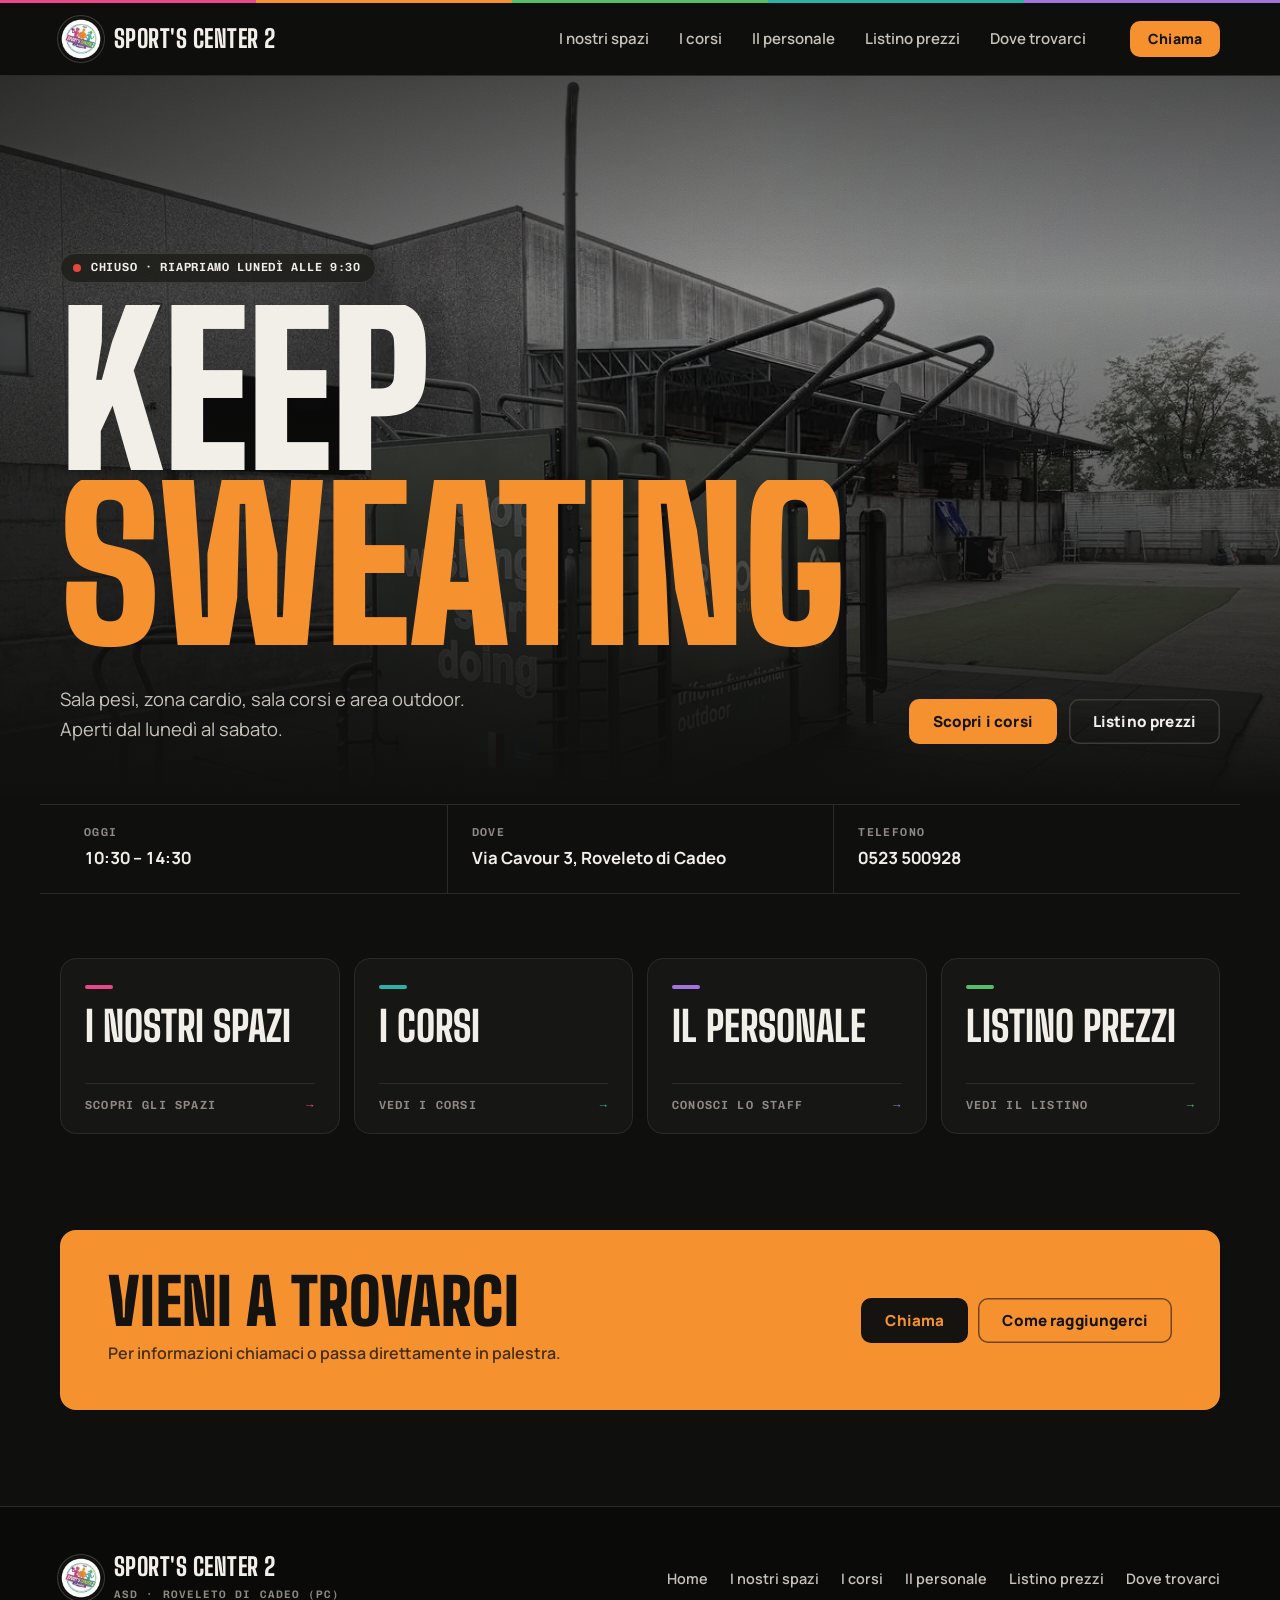
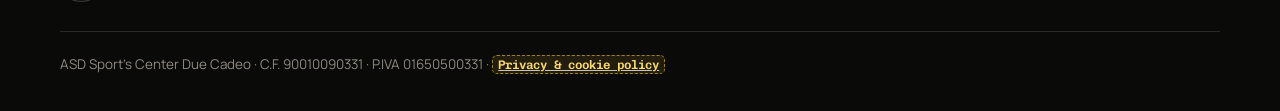
==== commit a6edb792: "Home: riquadri delle sezioni senza descrizione, più compatti Co-Authored-By: Claude Opus 5.5 <norepl" ====
--- a/docs/index.html
+++ b/docs/index.html
@@ -15,7 +15,7 @@
 <link rel="preconnect" href="https://fonts.googleapis.com">
 <link rel="preconnect" href="https://fonts.gstatic.com" crossorigin>
 <link href="https://fonts.googleapis.com/css2?family=Big+Shoulders+Display:wght@700;800;900&family=Chivo+Mono:wght@500;600;700&family=Manrope:wght@400;500;600;700;800&display=swap" rel="stylesheet">
-<link rel="stylesheet" href="assets/styles.css?v=ca6272b6">
+<link rel="stylesheet" href="assets/styles.css?v=e8fba250">
 </head>
 <body>
 <header>
@@ -62,22 +62,18 @@
 <div class="wrap tiles">
   <a class="tile" href="spazi.html" style="--c:var(--magenta)">
     <h2>I nostri spazi</h2>
-    <p>Sala pesi, zona cardio, sala corsi e area outdoor.</p>
     <span class="go">Scopri gli spazi <i>→</i></span>
   </a>
   <a class="tile" href="corsi.html" style="--c:var(--teal)">
     <h2>I corsi</h2>
-    <p>Pump, Pilates, Triform e Step, ogni sera dal lunedì al venerdì.</p>
     <span class="go">Vedi i corsi <i>→</i></span>
   </a>
   <a class="tile" href="personale.html" style="--c:var(--purple)">
     <h2>Il personale</h2>
-    <p>Gli istruttori che ti seguono in sala e nei corsi.</p>
     <span class="go">Conosci lo staff <i>→</i></span>
   </a>
   <a class="tile" href="prezzi.html" style="--c:var(--green)">
     <h2>Listino prezzi</h2>
-    <p>Abbonamenti dal mensile all'annuale, ingressi giornalieri e tariffe ragazzi.</p>
     <span class="go">Vedi il listino <i>→</i></span>
   </a>
 </div>
--- a/docs/assets/styles.css
+++ b/docs/assets/styles.css
@@ -117,14 +117,14 @@
 
 /* Riquadri verso le sezioni */
 .tiles{display:grid;grid-template-columns:repeat(4,1fr);gap:14px;padding-bottom:96px}
-.tile{position:relative;display:flex;flex-direction:column;gap:10px;min-height:230px;text-decoration:none;background:var(--bg-2);border:1px solid var(--line);
+.tile{position:relative;display:flex;flex-direction:column;gap:10px;min-height:176px;text-decoration:none;background:var(--bg-2);border:1px solid var(--line);
   border-radius:var(--r-lg);padding:26px 24px 22px;overflow:hidden;transition:transform 220ms var(--ease-out),background 200ms ease,border-color 200ms ease}
 .tile:active{transform:scale(0.98)}
 .tile::before{content:"";width:28px;height:4px;border-radius:2px;background:var(--c)}
-.tile h2{font-family:var(--f-display);font-weight:800;text-transform:uppercase;font-size:2.3rem;line-height:.92;margin-top:8px}
-.tile p{color:var(--chalk-2);font-size:.95rem;flex:1}
+.tile h2{font-family:var(--f-display);font-weight:800;text-transform:uppercase;font-size:2.6rem;line-height:.92;margin-top:8px;margin-bottom:auto}
 .tile .go{display:flex;align-items:center;justify-content:space-between;font:600 .74rem/1 var(--f-mono);letter-spacing:.1em;text-transform:uppercase;color:var(--muted);
   padding-top:16px;border-top:1px solid var(--line);transition:color 150ms ease}
+.tile .go{margin-top:14px}
 .tile .go i{font-style:normal;color:var(--c);transition:transform 220ms var(--ease-out)}
 
 /* =========================================================
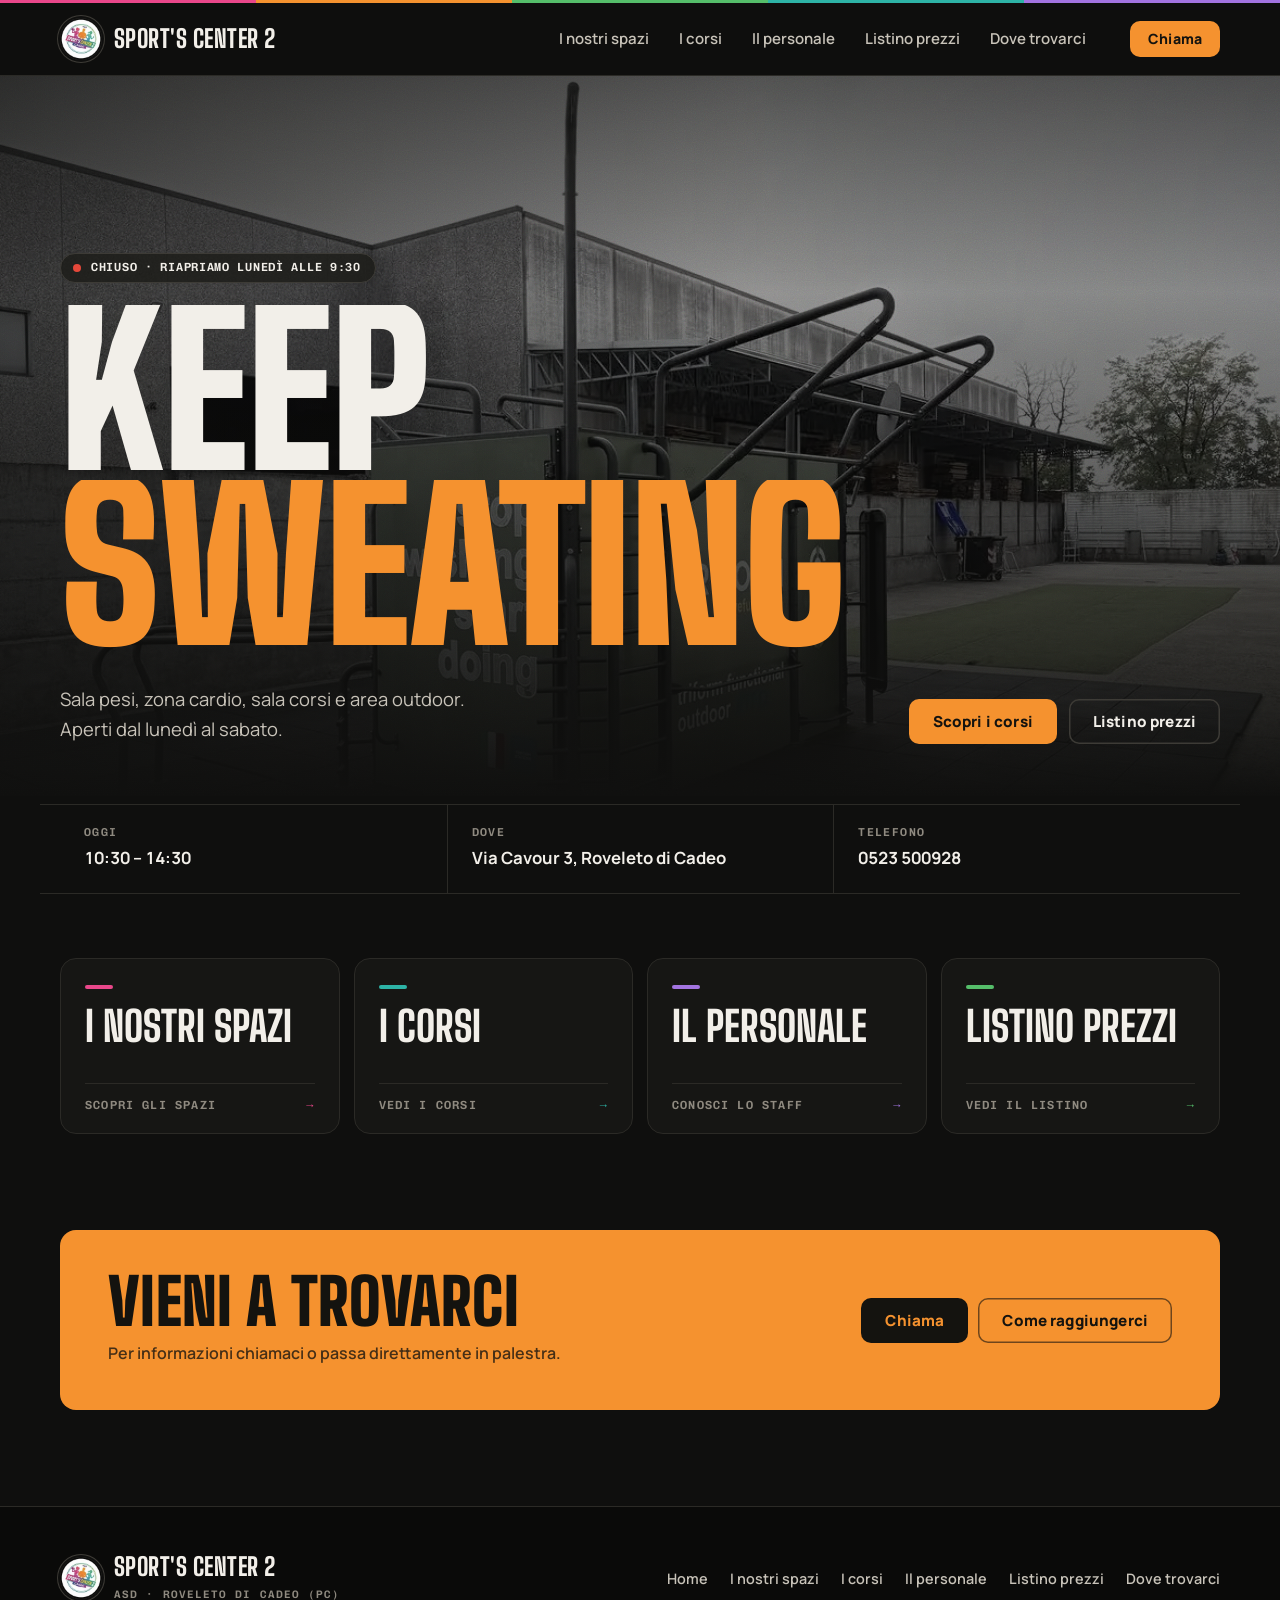
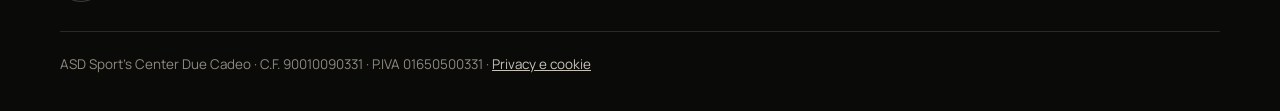
==== commit bdb5aa40: "Privacy: sito senza cookie e senza collegamenti esterni, pagina informativa - Font ospitati sul sito" ====
--- a/docs/index.html
+++ b/docs/index.html
@@ -12,10 +12,9 @@
 <link rel="icon" href="img/favicon-192.png" sizes="192x192" type="image/png">
 <link rel="apple-touch-icon" href="img/apple-touch-icon.png">
 <link rel="preload" as="image" href="img/outdoor-1179.webp" fetchpriority="high" imagesrcset="img/outdoor-720.webp 720w, img/outdoor-1179.webp 1179w" imagesizes="100vw">
-<link rel="preconnect" href="https://fonts.googleapis.com">
-<link rel="preconnect" href="https://fonts.gstatic.com" crossorigin>
-<link href="https://fonts.googleapis.com/css2?family=Big+Shoulders+Display:wght@700;800;900&family=Chivo+Mono:wght@500;600;700&family=Manrope:wght@400;500;600;700;800&display=swap" rel="stylesheet">
-<link rel="stylesheet" href="assets/styles.css?v=e8fba250">
+<link rel="preload" as="font" type="font/woff" href="assets/fonts/big-shoulders-display.woff" crossorigin>
+<link rel="preload" as="font" type="font/woff" href="assets/fonts/manrope.woff" crossorigin>
+<link rel="stylesheet" href="assets/styles.css?v=6e54e5c1">
 </head>
 <body>
 <header>
@@ -89,9 +88,9 @@
       <a class="brand" href="index.html"><img src="img/logo-128.webp" alt="" width="42" height="42" loading="lazy"><div><b>Sport's Center 2</b><small>ASD · Roveleto di Cadeo (PC)</small></div></a>
       <nav aria-label="Menu secondario"><a href="index.html">Home</a> <a href="spazi.html">I nostri spazi</a> <a href="corsi.html">I corsi</a> <a href="personale.html">Il personale</a> <a href="prezzi.html">Listino prezzi</a> <a href="dove-trovarci.html">Dove trovarci</a></nav>
     </div>
-    <p class="legal">ASD Sport's Center Due Cadeo · C.F. 90010090331 · P.IVA 01650500331 · <a href="#"><span class="ph">Privacy &amp; cookie policy</span></a></p>
+    <p class="legal">ASD Sport's Center Due Cadeo · C.F. 90010090331 · P.IVA 01650500331 · <a href="privacy.html">Privacy e cookie</a></p>
   </div>
 </footer>
-<script src="assets/script.js?v=b0fab7f5"></script>
+<script src="assets/script.js?v=d0a2b1c2"></script>
 </body>
 </html>
--- a/docs/assets/styles.css
+++ b/docs/assets/styles.css
@@ -1,3 +1,6 @@
+@font-face{font-family:"Big Shoulders Display";src:url(fonts/big-shoulders-display.woff) format("woff");font-weight:700 900;font-display:swap}
+@font-face{font-family:"Manrope";src:url(fonts/manrope.woff) format("woff");font-weight:400 800;font-display:swap}
+@font-face{font-family:"Chivo Mono";src:url(fonts/chivo-mono.woff) format("woff");font-weight:500 700;font-display:swap}
 /* =========================================================
    SPORT'S CENTER 2 · tema scuro
    Palette: nero gomma del pavimento, acciaio, magnesite per il testo.
@@ -465,3 +468,22 @@
 .price-group.main{display:flex;flex-direction:column}
 .price-group.main .ptable{flex:1}
 @media (max-width:860px){.price-group.main .ptable{flex:none}}
+
+/* Mappa su richiesta */
+.map-actions{display:flex;flex-wrap:wrap;justify-content:center;gap:10px;margin-top:14px}
+.map-card .map-actions .btn{margin:0}
+.map-note{max-width:40ch;margin-top:12px;color:var(--muted);font-size:.82rem;line-height:1.5}
+.map-note a{color:var(--chalk-2)}
+.btn:disabled{opacity:.7;cursor:progress}
+
+/* Pagina privacy: testo da leggere */
+.legal-text{display:grid;gap:36px;max-width:68ch}
+.legal-text section{display:grid;gap:12px;scroll-margin-top:100px}
+.legal-text h2{font-family:var(--f-display);font-weight:800;text-transform:uppercase;font-size:1.8rem;line-height:1}
+.legal-text p,.legal-text li{color:var(--chalk-2)}
+.legal-text b{color:var(--chalk)}
+.legal-text a{color:var(--chalk);text-decoration-color:var(--accent);text-underline-offset:3px}
+.legal-text ul{list-style:none;display:grid;gap:10px}
+.legal-text li{position:relative;padding-left:20px}
+.legal-text li::before{content:"";position:absolute;left:0;top:.75em;width:9px;height:2px;background:var(--accent)}
+.legal-date{font:600 .74rem/1 var(--f-mono);letter-spacing:.1em;text-transform:uppercase;color:var(--muted)}
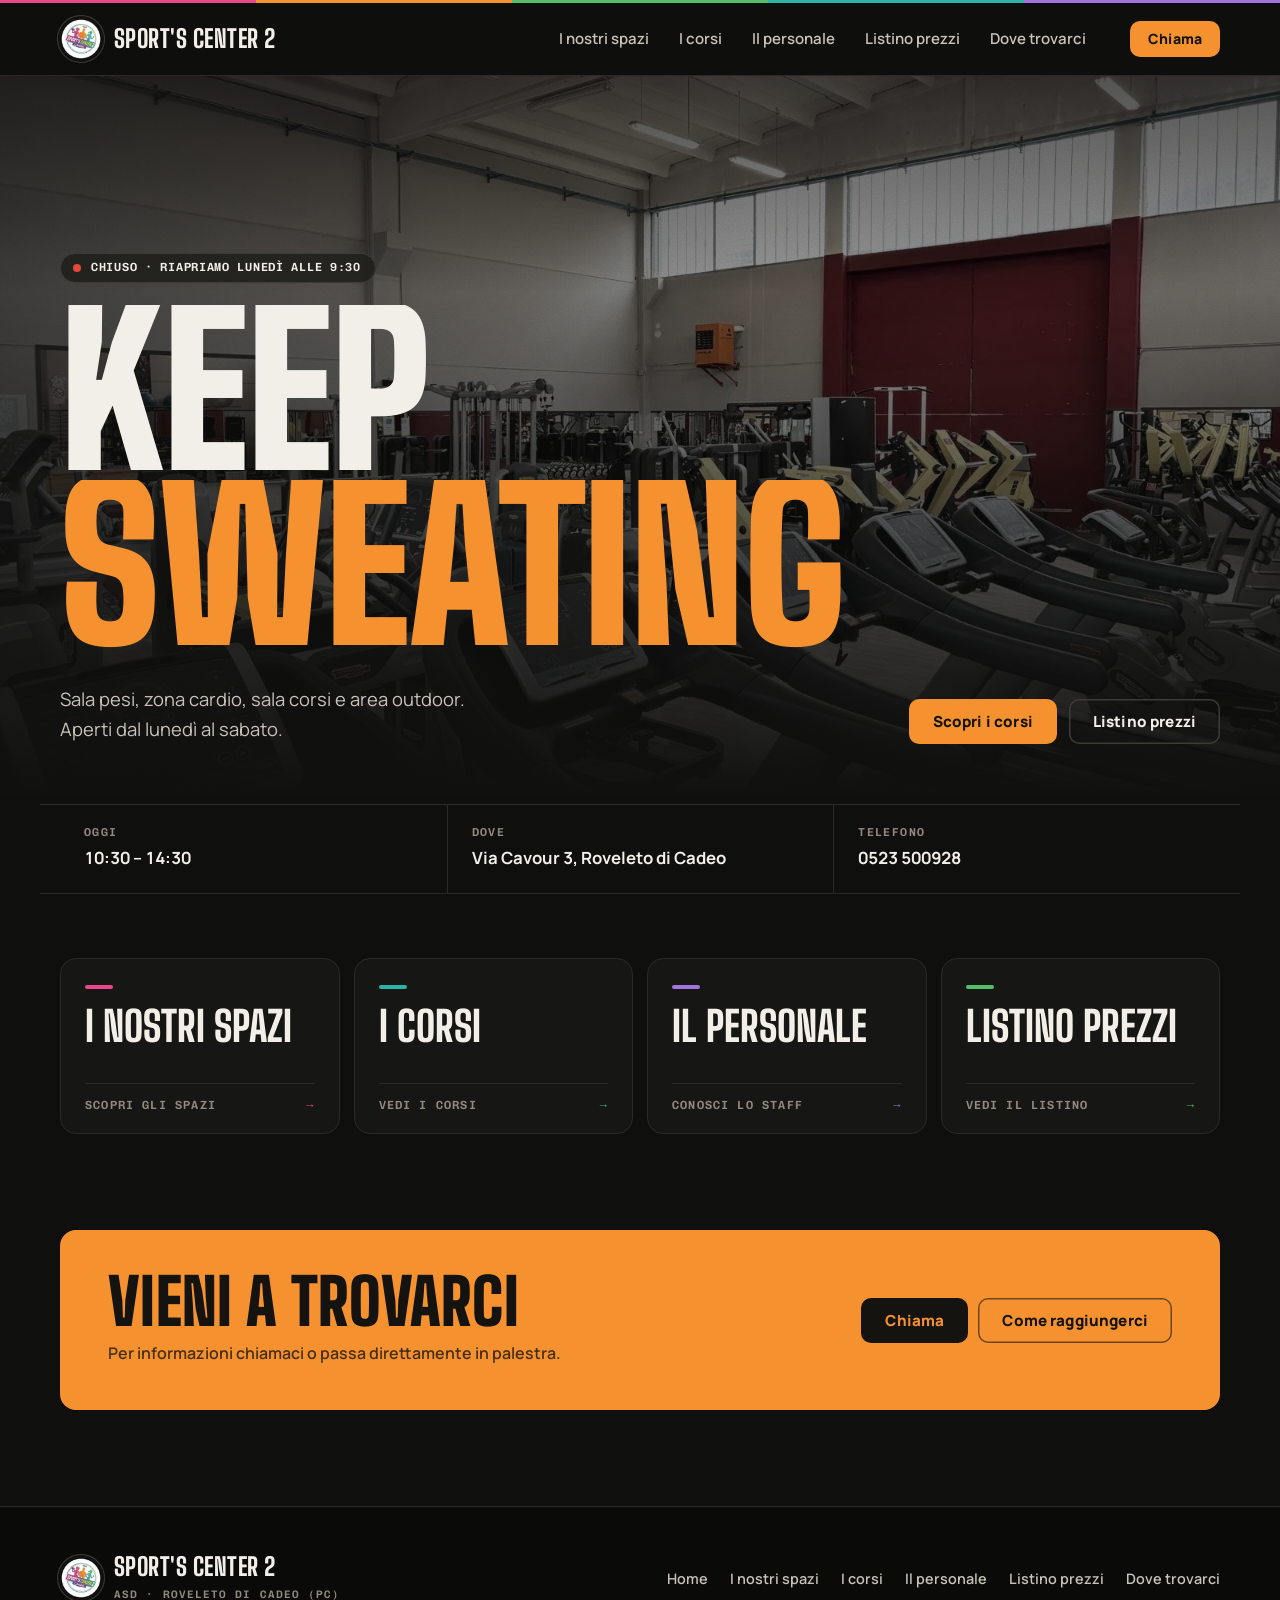
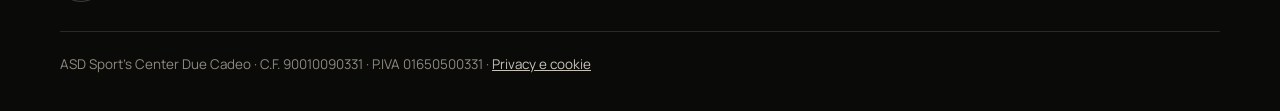
==== commit 2f68af22: "Foto vere della palestra - Home: panoramica della sala come sfondo di "Keep sweating". - I nostri sp" ====
--- a/docs/index.html
+++ b/docs/index.html
@@ -8,13 +8,23 @@
 <meta name="color-scheme" content="dark">
 <title>Sport's Center 2 · Palestra a Roveleto di Cadeo (PC)</title>
 <meta name="description" content="ASD Sport's Center 2: sala pesi, zona cardio, sala corsi e area outdoor a Roveleto di Cadeo (Piacenza).">
+<meta property="og:title" content="Sport's Center 2 · Palestra a Roveleto di Cadeo (PC)">
+<meta property="og:description" content="ASD Sport's Center 2: sala pesi, zona cardio, sala corsi e area outdoor a Roveleto di Cadeo (Piacenza).">
+<meta property="og:url" content="https://pippodosko.github.io/Sito-Palestra/">
+<meta property="og:type" content="website">
+<meta property="og:locale" content="it_IT">
+<meta property="og:site_name" content="Sport's Center 2">
+<meta property="og:image" content="https://pippodosko.github.io/Sito-Palestra/img/og.jpg">
+<meta property="og:image:width" content="1200">
+<meta property="og:image:height" content="630">
+<meta name="twitter:card" content="summary_large_image">
 <link rel="icon" href="img/favicon-32.png" sizes="32x32" type="image/png">
 <link rel="icon" href="img/favicon-192.png" sizes="192x192" type="image/png">
 <link rel="apple-touch-icon" href="img/apple-touch-icon.png">
-<link rel="preload" as="image" href="img/outdoor-1179.webp" fetchpriority="high" imagesrcset="img/outdoor-720.webp 720w, img/outdoor-1179.webp 1179w" imagesizes="100vw">
+<link rel="preload" as="image" href="img/hero-1600.webp" fetchpriority="high" imagesrcset="img/hero-800.webp 800w, img/hero-1600.webp 1600w" imagesizes="100vw">
 <link rel="preload" as="font" type="font/woff" href="assets/fonts/big-shoulders-display.woff" crossorigin>
 <link rel="preload" as="font" type="font/woff" href="assets/fonts/manrope.woff" crossorigin>
-<link rel="stylesheet" href="assets/styles.css?v=6e54e5c1">
+<link rel="stylesheet" href="assets/styles.css?v=ed4056da">
 </head>
 <body>
 <header>
@@ -38,7 +48,7 @@
 </header>
 <main style="--sec:var(--orange)">
 <section class="hero">
-  <div class="hero-media"><img src="img/outdoor-1179.webp" srcset="img/outdoor-720.webp 720w, img/outdoor-1179.webp 1179w" sizes="100vw" width="1179" height="700" fetchpriority="high" alt="L'area outdoor dello Sport's Center 2 con la stazione Triform"></div>
+  <div class="hero-media"><img src="img/hero-1600.webp" srcset="img/hero-800.webp 800w, img/hero-1600.webp 1600w" sizes="100vw" width="1600" height="1200" alt="La sala dello Sport's Center 2 con i tapis roulant e le macchine Technogym" fetchpriority="high"></div>
   <div class="wrap hero-inner">
     <a class="status" data-status href="dove-trovarci.html#orari"><span class="dot"></span><span class="txt">Orari di apertura</span></a>
     <h1 class="hero-title"><span class="line"><span>Keep</span></span><span class="line"><span>sweating</span></span></h1>
@@ -91,6 +101,6 @@
     <p class="legal">ASD Sport's Center Due Cadeo · C.F. 90010090331 · P.IVA 01650500331 · <a href="privacy.html">Privacy e cookie</a></p>
   </div>
 </footer>
-<script src="assets/script.js?v=d0a2b1c2"></script>
+<script src="assets/script.js?v=fbadb438"></script>
 </body>
 </html>
--- a/docs/assets/styles.css
+++ b/docs/assets/styles.css
@@ -487,3 +487,31 @@
 .legal-text li{position:relative;padding-left:20px}
 .legal-text li::before{content:"";position:absolute;left:0;top:.75em;width:9px;height:2px;background:var(--accent)}
 .legal-date{font:600 .74rem/1 var(--f-mono);letter-spacing:.1em;text-transform:uppercase;color:var(--muted)}
+
+/* ---------- Galleria (pagina spazi) ---------- */
+.gallery{display:grid;grid-template-columns:repeat(4,1fr);grid-auto-rows:300px;gap:10px}
+.shot{position:relative;display:block;overflow:hidden;border-radius:12px;background:var(--bg-2);cursor:zoom-in}
+.shot:nth-child(1){grid-column:span 2}
+.shot img{width:100%;height:100%;object-fit:cover;transition:transform 500ms var(--ease-out),filter 300ms ease;filter:saturate(.9)}
+.shot::after{content:"";position:absolute;inset:0;border-radius:inherit;box-shadow:inset 0 0 0 1px rgba(242,239,233,.06);pointer-events:none}
+@media (hover:hover) and (pointer:fine){ .shot:hover img{transform:scale(1.04);filter:none} }
+@media (max-width:860px){ .gallery{grid-template-columns:repeat(2,1fr);grid-auto-rows:200px} }
+
+/* Ingrandimento */
+.lightbox{border:0;padding:0;margin:auto;background:transparent;max-width:min(1200px,94vw);max-height:92vh;overflow:visible;color:var(--chalk)}
+.lightbox::backdrop{background:rgba(8,8,7,.92)}
+.lightbox[open]{animation:pop 260ms var(--ease-out)}
+.lightbox img{display:block;max-width:min(1200px,94vw);max-height:86vh;width:auto;height:auto;border-radius:12px}
+.lightbox button{position:absolute;display:grid;place-items:center;width:48px;height:48px;border:0;border-radius:50%;background:rgba(30,30,27,.85);color:var(--chalk);font:400 2rem/1 var(--f-body);cursor:pointer;transition:background 150ms ease,transform 160ms var(--ease-out)}
+.lightbox button:active{transform:scale(.92)}
+.lb-close{top:-14px;right:-14px}
+.lb-prev{left:-24px;top:50%;margin-top:-24px}
+.lb-next{right:-24px;top:50%;margin-top:-24px}
+@media (hover:hover) and (pointer:fine){ .lightbox button:hover{background:var(--accent);color:var(--on-accent)} }
+@media (max-width:860px){ .lb-close{top:8px;right:8px} .lb-prev{left:8px} .lb-next{right:8px} }
+
+/* ---------- Ingresso (dove trovarci) ---------- */
+.contact-col{display:grid;gap:14px;align-content:start}
+.entrance{background:var(--bg-2);border:1px solid var(--line);border-radius:12px;overflow:hidden}
+.entrance img{width:100%;height:auto;aspect-ratio:3/2;object-fit:cover}
+.entrance figcaption{padding:12px 16px;color:var(--chalk-2);font-size:.92rem}
